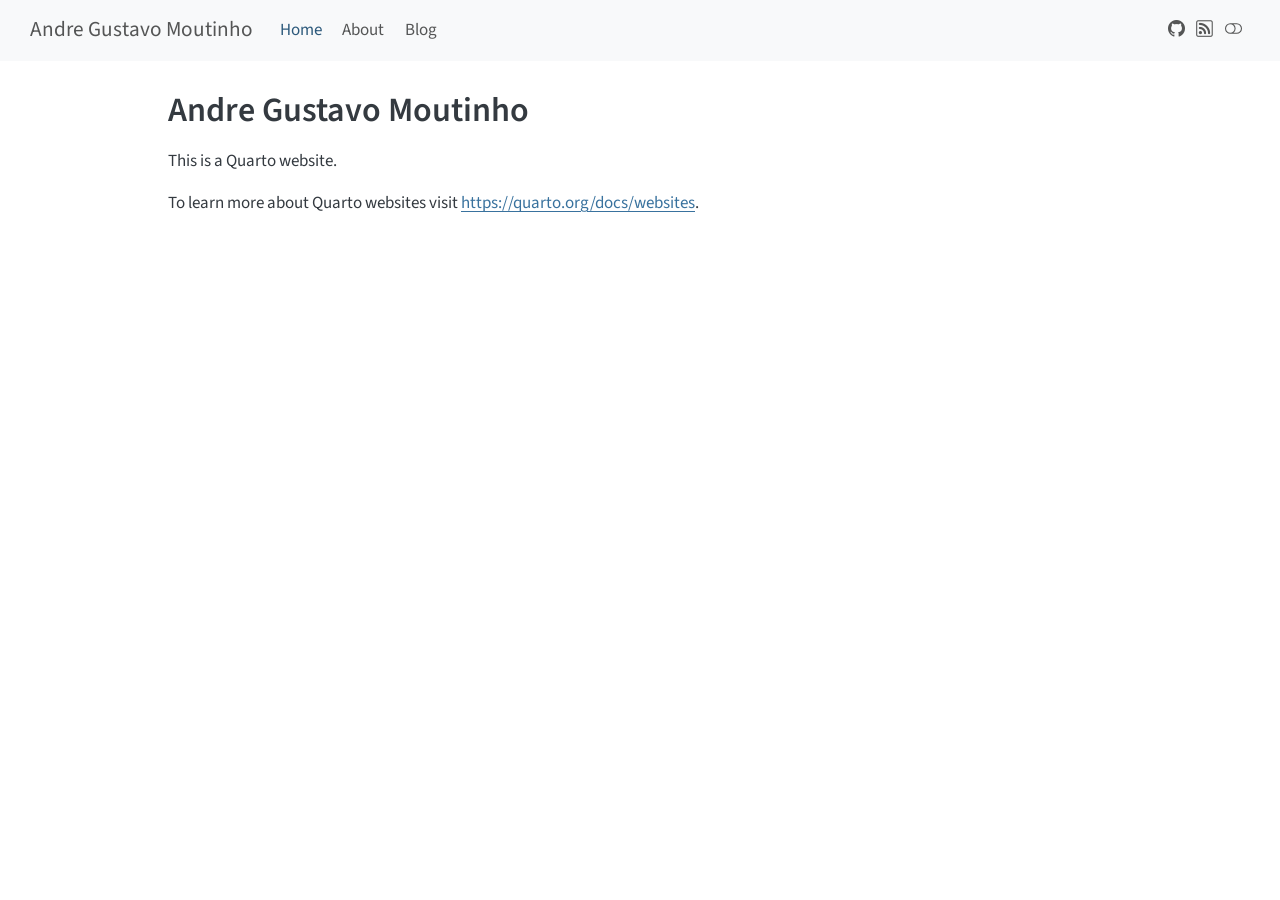
==== index.html @ 1e80ddc5 "Built site for gh-pages" ====
<!DOCTYPE html>
<html xmlns="http://www.w3.org/1999/xhtml" lang="en" xml:lang="en"><head>

<meta charset="utf-8">
<meta name="generator" content="quarto-1.8.27">

<meta name="viewport" content="width=device-width, initial-scale=1.0, user-scalable=yes">


<title>Andre Gustavo Moutinho</title>
<style>
code{white-space: pre-wrap;}
span.smallcaps{font-variant: small-caps;}
div.columns{display: flex; gap: min(4vw, 1.5em);}
div.column{flex: auto; overflow-x: auto;}
div.hanging-indent{margin-left: 1.5em; text-indent: -1.5em;}
ul.task-list{list-style: none;}
ul.task-list li input[type="checkbox"] {
  width: 0.8em;
  margin: 0 0.8em 0.2em -1em; /* quarto-specific, see https://github.com/quarto-dev/quarto-cli/issues/4556 */ 
  vertical-align: middle;
}
</style>


<script src="site_libs/quarto-nav/quarto-nav.js"></script>
<script src="site_libs/quarto-nav/headroom.min.js"></script>
<script src="site_libs/clipboard/clipboard.min.js"></script>
<script src="site_libs/quarto-search/autocomplete.umd.js"></script>
<script src="site_libs/quarto-search/fuse.min.js"></script>
<script src="site_libs/quarto-search/quarto-search.js"></script>
<meta name="quarto:offset" content="./">
<script src="site_libs/quarto-html/quarto.js" type="module"></script>
<script src="site_libs/quarto-html/tabsets/tabsets.js" type="module"></script>
<script src="site_libs/quarto-html/axe/axe-check.js" type="module"></script>
<script src="site_libs/quarto-html/popper.min.js"></script>
<script src="site_libs/quarto-html/tippy.umd.min.js"></script>
<script src="site_libs/quarto-html/anchor.min.js"></script>
<link href="site_libs/quarto-html/tippy.css" rel="stylesheet">
<link href="site_libs/quarto-html/quarto-syntax-highlighting-ed96de9b727972fe78a7b5d16c58bf87.css" rel="stylesheet" class="quarto-color-scheme" id="quarto-text-highlighting-styles">
<link href="site_libs/quarto-html/quarto-syntax-highlighting-dark-4d9afe2b8d18ee9fa5d0d57b5ed4214d.css" rel="stylesheet" class="quarto-color-scheme quarto-color-alternate" id="quarto-text-highlighting-styles">
<link href="site_libs/quarto-html/quarto-syntax-highlighting-ed96de9b727972fe78a7b5d16c58bf87.css" rel="stylesheet" class="quarto-color-scheme-extra" id="quarto-text-highlighting-styles">
<script src="site_libs/bootstrap/bootstrap.min.js"></script>
<link href="site_libs/bootstrap/bootstrap-icons.css" rel="stylesheet">
<link href="site_libs/bootstrap/bootstrap-7d2e87a79dda628f0df496d8d0c123ee.min.css" rel="stylesheet" append-hash="true" class="quarto-color-scheme" id="quarto-bootstrap" data-mode="light">
<link href="site_libs/bootstrap/bootstrap-dark-4b48e33144c757d3025e07546b922340.min.css" rel="stylesheet" append-hash="true" class="quarto-color-scheme quarto-color-alternate" id="quarto-bootstrap" data-mode="dark">
<link href="site_libs/bootstrap/bootstrap-7d2e87a79dda628f0df496d8d0c123ee.min.css" rel="stylesheet" append-hash="true" class="quarto-color-scheme-extra" id="quarto-bootstrap" data-mode="light">
<script id="quarto-search-options" type="application/json">{
  "location": "navbar",
  "copy-button": false,
  "collapse-after": 3,
  "panel-placement": "end",
  "type": "overlay",
  "limit": 50,
  "keyboard-shortcut": [
    "f",
    "/",
    "s"
  ],
  "show-item-context": false,
  "language": {
    "search-no-results-text": "No results",
    "search-matching-documents-text": "matching documents",
    "search-copy-link-title": "Copy link to search",
    "search-hide-matches-text": "Hide additional matches",
    "search-more-match-text": "more match in this document",
    "search-more-matches-text": "more matches in this document",
    "search-clear-button-title": "Clear",
    "search-text-placeholder": "",
    "search-detached-cancel-button-title": "Cancel",
    "search-submit-button-title": "Submit",
    "search-label": "Search"
  }
}</script>


<link rel="stylesheet" href="styles.css">
<meta property="og:title" content="Andre Gustavo Moutinho">
<meta property="og:description" content="">
<meta property="og:site_name" content="Andre Gustavo Moutinho">
</head>

<body class="nav-fixed quarto-light"><script id="quarto-html-before-body" type="application/javascript">
    const toggleBodyColorMode = (bsSheetEl) => {
      const mode = bsSheetEl.getAttribute("data-mode");
      const bodyEl = window.document.querySelector("body");
      if (mode === "dark") {
        bodyEl.classList.add("quarto-dark");
        bodyEl.classList.remove("quarto-light");
      } else {
        bodyEl.classList.add("quarto-light");
        bodyEl.classList.remove("quarto-dark");
      }
    }
    const toggleBodyColorPrimary = () => {
      const bsSheetEl = window.document.querySelector("link#quarto-bootstrap:not([rel=disabled-stylesheet])");
      if (bsSheetEl) {
        toggleBodyColorMode(bsSheetEl);
      }
    }
    const setColorSchemeToggle = (alternate) => {
      const toggles = window.document.querySelectorAll('.quarto-color-scheme-toggle');
      for (let i=0; i < toggles.length; i++) {
        const toggle = toggles[i];
        if (toggle) {
          if (alternate) {
            toggle.classList.add("alternate");
          } else {
            toggle.classList.remove("alternate");
          }
        }
      }
    };
    const toggleColorMode = (alternate) => {
      // Switch the stylesheets
      const primaryStylesheets = window.document.querySelectorAll('link.quarto-color-scheme:not(.quarto-color-alternate)');
      const alternateStylesheets = window.document.querySelectorAll('link.quarto-color-scheme.quarto-color-alternate');
      manageTransitions('#quarto-margin-sidebar .nav-link', false);
      if (alternate) {
        // note: dark is layered on light, we don't disable primary!
        enableStylesheet(alternateStylesheets);
        for (const sheetNode of alternateStylesheets) {
          if (sheetNode.id === "quarto-bootstrap") {
            toggleBodyColorMode(sheetNode);
          }
        }
      } else {
        disableStylesheet(alternateStylesheets);
        enableStylesheet(primaryStylesheets)
        toggleBodyColorPrimary();
      }
      manageTransitions('#quarto-margin-sidebar .nav-link', true);
      // Switch the toggles
      setColorSchemeToggle(alternate)
      // Hack to workaround the fact that safari doesn't
      // properly recolor the scrollbar when toggling (#1455)
      if (navigator.userAgent.indexOf('Safari') > 0 && navigator.userAgent.indexOf('Chrome') == -1) {
        manageTransitions("body", false);
        window.scrollTo(0, 1);
        setTimeout(() => {
          window.scrollTo(0, 0);
          manageTransitions("body", true);
        }, 40);
      }
    }
    const disableStylesheet = (stylesheets) => {
      for (let i=0; i < stylesheets.length; i++) {
        const stylesheet = stylesheets[i];
        stylesheet.rel = 'disabled-stylesheet';
      }
    }
    const enableStylesheet = (stylesheets) => {
      for (let i=0; i < stylesheets.length; i++) {
        const stylesheet = stylesheets[i];
        if(stylesheet.rel !== 'stylesheet') { // for Chrome, which will still FOUC without this check
          stylesheet.rel = 'stylesheet';
        }
      }
    }
    const manageTransitions = (selector, allowTransitions) => {
      const els = window.document.querySelectorAll(selector);
      for (let i=0; i < els.length; i++) {
        const el = els[i];
        if (allowTransitions) {
          el.classList.remove('notransition');
        } else {
          el.classList.add('notransition');
        }
      }
    }
    const isFileUrl = () => {
      return window.location.protocol === 'file:';
    }
    const hasAlternateSentinel = () => {
      let styleSentinel = getColorSchemeSentinel();
      if (styleSentinel !== null) {
        return styleSentinel === "alternate";
      } else {
        return false;
      }
    }
    const setStyleSentinel = (alternate) => {
      const value = alternate ? "alternate" : "default";
      if (!isFileUrl()) {
        window.localStorage.setItem("quarto-color-scheme", value);
      } else {
        localAlternateSentinel = value;
      }
    }
    const getColorSchemeSentinel = () => {
      if (!isFileUrl()) {
        const storageValue = window.localStorage.getItem("quarto-color-scheme");
        return storageValue != null ? storageValue : localAlternateSentinel;
      } else {
        return localAlternateSentinel;
      }
    }
    const toggleGiscusIfUsed = (isAlternate, darkModeDefault) => {
      const baseTheme = document.querySelector('#giscus-base-theme')?.value ?? 'light';
      const alternateTheme = document.querySelector('#giscus-alt-theme')?.value ?? 'dark';
      let newTheme = '';
      if(authorPrefersDark) {
        newTheme = isAlternate ? baseTheme : alternateTheme;
      } else {
        newTheme = isAlternate ? alternateTheme : baseTheme;
      }
      const changeGiscusTheme = () => {
        // From: https://github.com/giscus/giscus/issues/336
        const sendMessage = (message) => {
          const iframe = document.querySelector('iframe.giscus-frame');
          if (!iframe) return;
          iframe.contentWindow.postMessage({ giscus: message }, 'https://giscus.app');
        }
        sendMessage({
          setConfig: {
            theme: newTheme
          }
        });
      }
      const isGiscussLoaded = window.document.querySelector('iframe.giscus-frame') !== null;
      if (isGiscussLoaded) {
        changeGiscusTheme();
      }
    };
    const authorPrefersDark = false;
    const queryPrefersDark = window.matchMedia('(prefers-color-scheme: dark)');
    const darkModeDefault = queryPrefersDark.matches;
      document.querySelector('link#quarto-text-highlighting-styles.quarto-color-scheme-extra').rel = 'disabled-stylesheet';
      document.querySelector('link#quarto-bootstrap.quarto-color-scheme-extra').rel = 'disabled-stylesheet';
    let localAlternateSentinel = darkModeDefault ? 'alternate' : 'default';
    // Dark / light mode switch
    window.quartoToggleColorScheme = () => {
      // Read the current dark / light value
      let toAlternate = !hasAlternateSentinel();
      toggleColorMode(toAlternate);
      setStyleSentinel(toAlternate);
      toggleGiscusIfUsed(toAlternate, darkModeDefault);
      window.dispatchEvent(new Event('resize'));
    };
    queryPrefersDark.addEventListener("change", e => {
      if(window.localStorage.getItem("quarto-color-scheme") !== null)
        return;
      const alternate = e.matches
      toggleColorMode(alternate);
      localAlternateSentinel = e.matches ? 'alternate' : 'default'; // this is used alongside local storage!
      toggleGiscusIfUsed(alternate, darkModeDefault);
    });
    // Switch to dark mode if need be
    if (hasAlternateSentinel()) {
      toggleColorMode(true);
    } else {
      toggleColorMode(false);
    }
  </script>

<div id="quarto-search-results"></div>
  <header id="quarto-header" class="headroom fixed-top">
    <nav class="navbar navbar-expand-lg " data-bs-theme="dark">
      <div class="navbar-container container-fluid">
      <div class="navbar-brand-container mx-auto">
    <a class="navbar-brand" href="./index.html">
    <span class="navbar-title">Andre Gustavo Moutinho</span>
    </a>
  </div>
            <div id="quarto-search" class="" title="Search"></div>
          <button class="navbar-toggler" type="button" data-bs-toggle="collapse" data-bs-target="#navbarCollapse" aria-controls="navbarCollapse" role="menu" aria-expanded="false" aria-label="Toggle navigation" onclick="if (window.quartoToggleHeadroom) { window.quartoToggleHeadroom(); }">
  <span class="navbar-toggler-icon"></span>
</button>
          <div class="collapse navbar-collapse" id="navbarCollapse">
            <ul class="navbar-nav navbar-nav-scroll me-auto">
  <li class="nav-item">
    <a class="nav-link active" href="./index.html" aria-current="page"> 
<span class="menu-text">Home</span></a>
  </li>  
  <li class="nav-item">
    <a class="nav-link" href="./about.html"> 
<span class="menu-text">About</span></a>
  </li>  
  <li class="nav-item">
    <a class="nav-link" href="./docs/blog/index.html"> 
<span class="menu-text">Blog</span></a>
  </li>  
</ul>
          </div> <!-- /navcollapse -->
            <div class="quarto-navbar-tools tools-wide">
    <a href="https://github.com/ag-mout" title="GitHub: ag-mout" class="quarto-navigation-tool px-1" aria-label="GitHub: ag-mout"><i class="bi bi-github"></i></a>
    <a href="https://ag-mout.github.io/docs/blog/index.xml" title="Blog RSS" class="quarto-navigation-tool px-1" aria-label="Blog RSS"><i class="bi bi-rss"></i></a>
  <a href="" class="quarto-color-scheme-toggle quarto-navigation-tool  px-1" onclick="window.quartoToggleColorScheme(); return false;" title="Toggle dark mode"><i class="bi"></i></a>
</div>
      </div> <!-- /container-fluid -->
    </nav>
</header>
<!-- content -->
<div id="quarto-content" class="quarto-container page-columns page-rows-contents page-layout-article page-navbar">
<!-- sidebar -->
<!-- margin-sidebar -->
    <div id="quarto-margin-sidebar" class="sidebar margin-sidebar zindex-bottom">
        
    </div>
<!-- main -->
<main class="content" id="quarto-document-content">


<header id="title-block-header" class="quarto-title-block default">
<div class="quarto-title">
<h1 class="title">Andre Gustavo Moutinho</h1>
</div>



<div class="quarto-title-meta">

    
  
    
  </div>
  


</header>


<p>This is a Quarto website.</p>
<p>To learn more about Quarto websites visit <a href="https://quarto.org/docs/websites" class="uri">https://quarto.org/docs/websites</a>.</p>



</main> <!-- /main -->
<script id="quarto-html-after-body" type="application/javascript">
  window.document.addEventListener("DOMContentLoaded", function (event) {
    // Ensure there is a toggle, if there isn't float one in the top right
    if (window.document.querySelector('.quarto-color-scheme-toggle') === null) {
      const a = window.document.createElement('a');
      a.classList.add('top-right');
      a.classList.add('quarto-color-scheme-toggle');
      a.href = "";
      a.onclick = function() { try { window.quartoToggleColorScheme(); } catch {} return false; };
      const i = window.document.createElement("i");
      i.classList.add('bi');
      a.appendChild(i);
      window.document.body.appendChild(a);
    }
    setColorSchemeToggle(hasAlternateSentinel())
    const icon = "";
    const anchorJS = new window.AnchorJS();
    anchorJS.options = {
      placement: 'right',
      icon: icon
    };
    anchorJS.add('.anchored');
    const isCodeAnnotation = (el) => {
      for (const clz of el.classList) {
        if (clz.startsWith('code-annotation-')) {                     
          return true;
        }
      }
      return false;
    }
    const onCopySuccess = function(e) {
      // button target
      const button = e.trigger;
      // don't keep focus
      button.blur();
      // flash "checked"
      button.classList.add('code-copy-button-checked');
      var currentTitle = button.getAttribute("title");
      button.setAttribute("title", "Copied!");
      let tooltip;
      if (window.bootstrap) {
        button.setAttribute("data-bs-toggle", "tooltip");
        button.setAttribute("data-bs-placement", "left");
        button.setAttribute("data-bs-title", "Copied!");
        tooltip = new bootstrap.Tooltip(button, 
          { trigger: "manual", 
            customClass: "code-copy-button-tooltip",
            offset: [0, -8]});
        tooltip.show();    
      }
      setTimeout(function() {
        if (tooltip) {
          tooltip.hide();
          button.removeAttribute("data-bs-title");
          button.removeAttribute("data-bs-toggle");
          button.removeAttribute("data-bs-placement");
        }
        button.setAttribute("title", currentTitle);
        button.classList.remove('code-copy-button-checked');
      }, 1000);
      // clear code selection
      e.clearSelection();
    }
    const getTextToCopy = function(trigger) {
      const outerScaffold = trigger.parentElement.cloneNode(true);
      const codeEl = outerScaffold.querySelector('code');
      for (const childEl of codeEl.children) {
        if (isCodeAnnotation(childEl)) {
          childEl.remove();
        }
      }
      return codeEl.innerText;
    }
    const clipboard = new window.ClipboardJS('.code-copy-button:not([data-in-quarto-modal])', {
      text: getTextToCopy
    });
    clipboard.on('success', onCopySuccess);
    if (window.document.getElementById('quarto-embedded-source-code-modal')) {
      const clipboardModal = new window.ClipboardJS('.code-copy-button[data-in-quarto-modal]', {
        text: getTextToCopy,
        container: window.document.getElementById('quarto-embedded-source-code-modal')
      });
      clipboardModal.on('success', onCopySuccess);
    }
      var localhostRegex = new RegExp(/^(?:http|https):\/\/localhost\:?[0-9]*\//);
      var mailtoRegex = new RegExp(/^mailto:/);
        var filterRegex = new RegExp("https:\/\/ag-mout\.github\.io");
      var isInternal = (href) => {
          return filterRegex.test(href) || localhostRegex.test(href) || mailtoRegex.test(href);
      }
      // Inspect non-navigation links and adorn them if external
     var links = window.document.querySelectorAll('a[href]:not(.nav-link):not(.navbar-brand):not(.toc-action):not(.sidebar-link):not(.sidebar-item-toggle):not(.pagination-link):not(.no-external):not([aria-hidden]):not(.dropdown-item):not(.quarto-navigation-tool):not(.about-link)');
      for (var i=0; i<links.length; i++) {
        const link = links[i];
        if (!isInternal(link.href)) {
          // undo the damage that might have been done by quarto-nav.js in the case of
          // links that we want to consider external
          if (link.dataset.originalHref !== undefined) {
            link.href = link.dataset.originalHref;
          }
        }
      }
    function tippyHover(el, contentFn, onTriggerFn, onUntriggerFn) {
      const config = {
        allowHTML: true,
        maxWidth: 500,
        delay: 100,
        arrow: false,
        appendTo: function(el) {
            return el.parentElement;
        },
        interactive: true,
        interactiveBorder: 10,
        theme: 'quarto',
        placement: 'bottom-start',
      };
      if (contentFn) {
        config.content = contentFn;
      }
      if (onTriggerFn) {
        config.onTrigger = onTriggerFn;
      }
      if (onUntriggerFn) {
        config.onUntrigger = onUntriggerFn;
      }
      window.tippy(el, config); 
    }
    const noterefs = window.document.querySelectorAll('a[role="doc-noteref"]');
    for (var i=0; i<noterefs.length; i++) {
      const ref = noterefs[i];
      tippyHover(ref, function() {
        // use id or data attribute instead here
        let href = ref.getAttribute('data-footnote-href') || ref.getAttribute('href');
        try { href = new URL(href).hash; } catch {}
        const id = href.replace(/^#\/?/, "");
        const note = window.document.getElementById(id);
        if (note) {
          return note.innerHTML;
        } else {
          return "";
        }
      });
    }
    const xrefs = window.document.querySelectorAll('a.quarto-xref');
    const processXRef = (id, note) => {
      // Strip column container classes
      const stripColumnClz = (el) => {
        el.classList.remove("page-full", "page-columns");
        if (el.children) {
          for (const child of el.children) {
            stripColumnClz(child);
          }
        }
      }
      stripColumnClz(note)
      if (id === null || id.startsWith('sec-')) {
        // Special case sections, only their first couple elements
        const container = document.createElement("div");
        if (note.children && note.children.length > 2) {
          container.appendChild(note.children[0].cloneNode(true));
          for (let i = 1; i < note.children.length; i++) {
            const child = note.children[i];
            if (child.tagName === "P" && child.innerText === "") {
              continue;
            } else {
              container.appendChild(child.cloneNode(true));
              break;
            }
          }
          if (window.Quarto?.typesetMath) {
            window.Quarto.typesetMath(container);
          }
          return container.innerHTML
        } else {
          if (window.Quarto?.typesetMath) {
            window.Quarto.typesetMath(note);
          }
          return note.innerHTML;
        }
      } else {
        // Remove any anchor links if they are present
        const anchorLink = note.querySelector('a.anchorjs-link');
        if (anchorLink) {
          anchorLink.remove();
        }
        if (window.Quarto?.typesetMath) {
          window.Quarto.typesetMath(note);
        }
        if (note.classList.contains("callout")) {
          return note.outerHTML;
        } else {
          return note.innerHTML;
        }
      }
    }
    for (var i=0; i<xrefs.length; i++) {
      const xref = xrefs[i];
      tippyHover(xref, undefined, function(instance) {
        instance.disable();
        let url = xref.getAttribute('href');
        let hash = undefined; 
        if (url.startsWith('#')) {
          hash = url;
        } else {
          try { hash = new URL(url).hash; } catch {}
        }
        if (hash) {
          const id = hash.replace(/^#\/?/, "");
          const note = window.document.getElementById(id);
          if (note !== null) {
            try {
              const html = processXRef(id, note.cloneNode(true));
              instance.setContent(html);
            } finally {
              instance.enable();
              instance.show();
            }
          } else {
            // See if we can fetch this
            fetch(url.split('#')[0])
            .then(res => res.text())
            .then(html => {
              const parser = new DOMParser();
              const htmlDoc = parser.parseFromString(html, "text/html");
              const note = htmlDoc.getElementById(id);
              if (note !== null) {
                const html = processXRef(id, note);
                instance.setContent(html);
              } 
            }).finally(() => {
              instance.enable();
              instance.show();
            });
          }
        } else {
          // See if we can fetch a full url (with no hash to target)
          // This is a special case and we should probably do some content thinning / targeting
          fetch(url)
          .then(res => res.text())
          .then(html => {
            const parser = new DOMParser();
            const htmlDoc = parser.parseFromString(html, "text/html");
            const note = htmlDoc.querySelector('main.content');
            if (note !== null) {
              // This should only happen for chapter cross references
              // (since there is no id in the URL)
              // remove the first header
              if (note.children.length > 0 && note.children[0].tagName === "HEADER") {
                note.children[0].remove();
              }
              const html = processXRef(null, note);
              instance.setContent(html);
            } 
          }).finally(() => {
            instance.enable();
            instance.show();
          });
        }
      }, function(instance) {
      });
    }
        let selectedAnnoteEl;
        const selectorForAnnotation = ( cell, annotation) => {
          let cellAttr = 'data-code-cell="' + cell + '"';
          let lineAttr = 'data-code-annotation="' +  annotation + '"';
          const selector = 'span[' + cellAttr + '][' + lineAttr + ']';
          return selector;
        }
        const selectCodeLines = (annoteEl) => {
          const doc = window.document;
          const targetCell = annoteEl.getAttribute("data-target-cell");
          const targetAnnotation = annoteEl.getAttribute("data-target-annotation");
          const annoteSpan = window.document.querySelector(selectorForAnnotation(targetCell, targetAnnotation));
          const lines = annoteSpan.getAttribute("data-code-lines").split(",");
          const lineIds = lines.map((line) => {
            return targetCell + "-" + line;
          })
          let top = null;
          let height = null;
          let parent = null;
          if (lineIds.length > 0) {
              //compute the position of the single el (top and bottom and make a div)
              const el = window.document.getElementById(lineIds[0]);
              top = el.offsetTop;
              height = el.offsetHeight;
              parent = el.parentElement.parentElement;
            if (lineIds.length > 1) {
              const lastEl = window.document.getElementById(lineIds[lineIds.length - 1]);
              const bottom = lastEl.offsetTop + lastEl.offsetHeight;
              height = bottom - top;
            }
            if (top !== null && height !== null && parent !== null) {
              // cook up a div (if necessary) and position it 
              let div = window.document.getElementById("code-annotation-line-highlight");
              if (div === null) {
                div = window.document.createElement("div");
                div.setAttribute("id", "code-annotation-line-highlight");
                div.style.position = 'absolute';
                parent.appendChild(div);
              }
              div.style.top = top - 2 + "px";
              div.style.height = height + 4 + "px";
              div.style.left = 0;
              let gutterDiv = window.document.getElementById("code-annotation-line-highlight-gutter");
              if (gutterDiv === null) {
                gutterDiv = window.document.createElement("div");
                gutterDiv.setAttribute("id", "code-annotation-line-highlight-gutter");
                gutterDiv.style.position = 'absolute';
                const codeCell = window.document.getElementById(targetCell);
                const gutter = codeCell.querySelector('.code-annotation-gutter');
                gutter.appendChild(gutterDiv);
              }
              gutterDiv.style.top = top - 2 + "px";
              gutterDiv.style.height = height + 4 + "px";
            }
            selectedAnnoteEl = annoteEl;
          }
        };
        const unselectCodeLines = () => {
          const elementsIds = ["code-annotation-line-highlight", "code-annotation-line-highlight-gutter"];
          elementsIds.forEach((elId) => {
            const div = window.document.getElementById(elId);
            if (div) {
              div.remove();
            }
          });
          selectedAnnoteEl = undefined;
        };
          // Handle positioning of the toggle
      window.addEventListener(
        "resize",
        throttle(() => {
          elRect = undefined;
          if (selectedAnnoteEl) {
            selectCodeLines(selectedAnnoteEl);
          }
        }, 10)
      );
      function throttle(fn, ms) {
      let throttle = false;
      let timer;
        return (...args) => {
          if(!throttle) { // first call gets through
              fn.apply(this, args);
              throttle = true;
          } else { // all the others get throttled
              if(timer) clearTimeout(timer); // cancel #2
              timer = setTimeout(() => {
                fn.apply(this, args);
                timer = throttle = false;
              }, ms);
          }
        };
      }
        // Attach click handler to the DT
        const annoteDls = window.document.querySelectorAll('dt[data-target-cell]');
        for (const annoteDlNode of annoteDls) {
          annoteDlNode.addEventListener('click', (event) => {
            const clickedEl = event.target;
            if (clickedEl !== selectedAnnoteEl) {
              unselectCodeLines();
              const activeEl = window.document.querySelector('dt[data-target-cell].code-annotation-active');
              if (activeEl) {
                activeEl.classList.remove('code-annotation-active');
              }
              selectCodeLines(clickedEl);
              clickedEl.classList.add('code-annotation-active');
            } else {
              // Unselect the line
              unselectCodeLines();
              clickedEl.classList.remove('code-annotation-active');
            }
          });
        }
    const findCites = (el) => {
      const parentEl = el.parentElement;
      if (parentEl) {
        const cites = parentEl.dataset.cites;
        if (cites) {
          return {
            el,
            cites: cites.split(' ')
          };
        } else {
          return findCites(el.parentElement)
        }
      } else {
        return undefined;
      }
    };
    var bibliorefs = window.document.querySelectorAll('a[role="doc-biblioref"]');
    for (var i=0; i<bibliorefs.length; i++) {
      const ref = bibliorefs[i];
      const citeInfo = findCites(ref);
      if (citeInfo) {
        tippyHover(citeInfo.el, function() {
          var popup = window.document.createElement('div');
          citeInfo.cites.forEach(function(cite) {
            var citeDiv = window.document.createElement('div');
            citeDiv.classList.add('hanging-indent');
            citeDiv.classList.add('csl-entry');
            var biblioDiv = window.document.getElementById('ref-' + cite);
            if (biblioDiv) {
              citeDiv.innerHTML = biblioDiv.innerHTML;
            }
            popup.appendChild(citeDiv);
          });
          return popup.innerHTML;
        });
      }
    }
  });
  </script>
</div> <!-- /content -->




</body></html>
---- site_libs/quarto-html/tippy.css ----
.tippy-box[data-animation=fade][data-state=hidden]{opacity:0}[data-tippy-root]{max-width:calc(100vw - 10px)}.tippy-box{position:relative;background-color:#333;color:#fff;border-radius:4px;font-size:14px;line-height:1.4;white-space:normal;outline:0;transition-property:transform,visibility,opacity}.tippy-box[data-placement^=top]>.tippy-arrow{bottom:0}.tippy-box[data-placement^=top]>.tippy-arrow:before{bottom:-7px;left:0;border-width:8px 8px 0;border-top-color:initial;transform-origin:center top}.tippy-box[data-placement^=bottom]>.tippy-arrow{top:0}.tippy-box[data-placement^=bottom]>.tippy-arrow:before{top:-7px;left:0;border-width:0 8px 8px;border-bottom-color:initial;transform-origin:center bottom}.tippy-box[data-placement^=left]>.tippy-arrow{right:0}.tippy-box[data-placement^=left]>.tippy-arrow:before{border-width:8px 0 8px 8px;border-left-color:initial;right:-7px;transform-origin:center left}.tippy-box[data-placement^=right]>.tippy-arrow{left:0}.tippy-box[data-placement^=right]>.tippy-arrow:before{left:-7px;border-width:8px 8px 8px 0;border-right-color:initial;transform-origin:center right}.tippy-box[data-inertia][data-state=visible]{transition-timing-function:cubic-bezier(.54,1.5,.38,1.11)}.tippy-arrow{width:16px;height:16px;color:#333}.tippy-arrow:before{content:"";position:absolute;border-color:transparent;border-style:solid}.tippy-content{position:relative;padding:5px 9px;z-index:1}
---- site_libs/quarto-html/quarto-syntax-highlighting-ed96de9b727972fe78a7b5d16c58bf87.css ----
/* quarto syntax highlight colors */
:root {
  --quarto-hl-ot-color: #003B4F;
  --quarto-hl-at-color: #657422;
  --quarto-hl-ss-color: #20794D;
  --quarto-hl-an-color: #5E5E5E;
  --quarto-hl-fu-color: #4758AB;
  --quarto-hl-st-color: #20794D;
  --quarto-hl-cf-color: #003B4F;
  --quarto-hl-op-color: #5E5E5E;
  --quarto-hl-er-color: #AD0000;
  --quarto-hl-bn-color: #AD0000;
  --quarto-hl-al-color: #AD0000;
  --quarto-hl-va-color: #111111;
  --quarto-hl-bu-color: inherit;
  --quarto-hl-ex-color: inherit;
  --quarto-hl-pp-color: #AD0000;
  --quarto-hl-in-color: #5E5E5E;
  --quarto-hl-vs-color: #20794D;
  --quarto-hl-wa-color: #5E5E5E;
  --quarto-hl-do-color: #5E5E5E;
  --quarto-hl-im-color: #00769E;
  --quarto-hl-ch-color: #20794D;
  --quarto-hl-dt-color: #AD0000;
  --quarto-hl-fl-color: #AD0000;
  --quarto-hl-co-color: #5E5E5E;
  --quarto-hl-cv-color: #5E5E5E;
  --quarto-hl-cn-color: #8f5902;
  --quarto-hl-sc-color: #5E5E5E;
  --quarto-hl-dv-color: #AD0000;
  --quarto-hl-kw-color: #003B4F;
}

/* other quarto variables */
:root {
  --quarto-font-monospace: SFMono-Regular, Menlo, Monaco, Consolas, "Liberation Mono", "Courier New", monospace;
}

/* syntax highlight based on Pandoc's rules */
pre > code.sourceCode > span {
  color: #003B4F;
}

code.sourceCode > span {
  color: #003B4F;
}

div.sourceCode,
div.sourceCode pre.sourceCode {
  color: #003B4F;
}

/* Normal */
code span {
  color: #003B4F;
}

/* Alert */
code span.al {
  color: #AD0000;
  font-style: inherit;
}

/* Annotation */
code span.an {
  color: #5E5E5E;
  font-style: inherit;
}

/* Attribute */
code span.at {
  color: #657422;
  font-style: inherit;
}

/* BaseN */
code span.bn {
  color: #AD0000;
  font-style: inherit;
}

/* BuiltIn */
code span.bu {
  font-style: inherit;
}

/* ControlFlow */
code span.cf {
  color: #003B4F;
  font-weight: bold;
  font-style: inherit;
}

/* Char */
code span.ch {
  color: #20794D;
  font-style: inherit;
}

/* Constant */
code span.cn {
  color: #8f5902;
  font-style: inherit;
}

/* Comment */
code span.co {
  color: #5E5E5E;
  font-style: inherit;
}

/* CommentVar */
code span.cv {
  color: #5E5E5E;
  font-style: italic;
}

/* Documentation */
code span.do {
  color: #5E5E5E;
  font-style: italic;
}

/* DataType */
code span.dt {
  color: #AD0000;
  font-style: inherit;
}

/* DecVal */
code span.dv {
  color: #AD0000;
  font-style: inherit;
}

/* Error */
code span.er {
  color: #AD0000;
  font-style: inherit;
}

/* Extension */
code span.ex {
  font-style: inherit;
}

/* Float */
code span.fl {
  color: #AD0000;
  font-style: inherit;
}

/* Function */
code span.fu {
  color: #4758AB;
  font-style: inherit;
}

/* Import */
code span.im {
  color: #00769E;
  font-style: inherit;
}

/* Information */
code span.in {
  color: #5E5E5E;
  font-style: inherit;
}

/* Keyword */
code span.kw {
  color: #003B4F;
  font-weight: bold;
  font-style: inherit;
}

/* Operator */
code span.op {
  color: #5E5E5E;
  font-style: inherit;
}

/* Other */
code span.ot {
  color: #003B4F;
  font-style: inherit;
}

/* Preprocessor */
code span.pp {
  color: #AD0000;
  font-style: inherit;
}

/* SpecialChar */
code span.sc {
  color: #5E5E5E;
  font-style: inherit;
}

/* SpecialString */
code span.ss {
  color: #20794D;
  font-style: inherit;
}

/* String */
code span.st {
  color: #20794D;
  font-style: inherit;
}

/* Variable */
code span.va {
  color: #111111;
  font-style: inherit;
}

/* VerbatimString */
code span.vs {
  color: #20794D;
  font-style: inherit;
}

/* Warning */
code span.wa {
  color: #5E5E5E;
  font-style: italic;
}

.prevent-inlining {
  content: "</";
}

/*# sourceMappingURL=0920dd6d7437995b8cdf7429764427b1.css.map */
---- site_libs/quarto-html/quarto-syntax-highlighting-dark-4d9afe2b8d18ee9fa5d0d57b5ed4214d.css ----
/* quarto syntax highlight colors */
:root {
  --quarto-hl-al-color: #f07178;
  --quarto-hl-an-color: #d4d0ab;
  --quarto-hl-at-color: #00e0e0;
  --quarto-hl-bn-color: #d4d0ab;
  --quarto-hl-bu-color: #abe338;
  --quarto-hl-ch-color: #abe338;
  --quarto-hl-co-color: #f8f8f2;
  --quarto-hl-cv-color: #ffd700;
  --quarto-hl-cn-color: #ffd700;
  --quarto-hl-cf-color: #ffa07a;
  --quarto-hl-dt-color: #ffa07a;
  --quarto-hl-dv-color: #d4d0ab;
  --quarto-hl-do-color: #f8f8f2;
  --quarto-hl-er-color: #f07178;
  --quarto-hl-ex-color: #00e0e0;
  --quarto-hl-fl-color: #d4d0ab;
  --quarto-hl-fu-color: #ffa07a;
  --quarto-hl-im-color: #abe338;
  --quarto-hl-in-color: #d4d0ab;
  --quarto-hl-kw-color: #ffa07a;
  --quarto-hl-op-color: #ffa07a;
  --quarto-hl-ot-color: #00e0e0;
  --quarto-hl-pp-color: #dcc6e0;
  --quarto-hl-re-color: #00e0e0;
  --quarto-hl-sc-color: #abe338;
  --quarto-hl-ss-color: #abe338;
  --quarto-hl-st-color: #abe338;
  --quarto-hl-va-color: #00e0e0;
  --quarto-hl-vs-color: #abe338;
  --quarto-hl-wa-color: #dcc6e0;
}

/* other quarto variables */
:root {
  --quarto-font-monospace: SFMono-Regular, Menlo, Monaco, Consolas, "Liberation Mono", "Courier New", monospace;
}

/* syntax highlight based on Pandoc's rules */
pre > code.sourceCode > span {
  color: #f8f8f2;
}

code.sourceCode > span {
  color: #f8f8f2;
}

div.sourceCode,
div.sourceCode pre.sourceCode {
  color: #f8f8f2;
}

/* Normal */
code span {
  color: #f8f8f2;
}

/* Alert */
code span.al {
  color: #f07178;
}

/* Annotation */
code span.an {
  color: #d4d0ab;
}

/* Attribute */
code span.at {
  color: #00e0e0;
}

/* BaseN */
code span.bn {
  color: #d4d0ab;
}

/* BuiltIn */
code span.bu {
  color: #abe338;
}

/* ControlFlow */
code span.cf {
  font-weight: bold;
  color: #ffa07a;
}

/* Char */
code span.ch {
  color: #abe338;
}

/* Constant */
code span.cn {
  color: #ffd700;
}

/* Comment */
code span.co {
  font-style: italic;
  color: #f8f8f2;
}

/* CommentVar */
code span.cv {
  color: #ffd700;
}

/* Documentation */
code span.do {
  color: #f8f8f2;
}

/* DataType */
code span.dt {
  color: #ffa07a;
}

/* DecVal */
code span.dv {
  color: #d4d0ab;
}

/* Error */
code span.er {
  color: #f07178;
  text-decoration: underline;
}

/* Extension */
code span.ex {
  font-weight: bold;
  color: #00e0e0;
}

/* Float */
code span.fl {
  color: #d4d0ab;
}

/* Function */
code span.fu {
  color: #ffa07a;
}

/* Import */
code span.im {
  color: #abe338;
}

/* Information */
code span.in {
  color: #d4d0ab;
}

/* Keyword */
code span.kw {
  font-weight: bold;
  color: #ffa07a;
}

/* Operator */
code span.op {
  color: #ffa07a;
}

/* Other */
code span.ot {
  color: #00e0e0;
}

/* Preprocessor */
code span.pp {
  color: #dcc6e0;
}

/* RegionMarker */
code span.re {
  background-color: #f8f8f2;
  color: #00e0e0;
}

/* SpecialChar */
code span.sc {
  color: #abe338;
}

/* SpecialString */
code span.ss {
  color: #abe338;
}

/* String */
code span.st {
  color: #abe338;
}

/* Variable */
code span.va {
  color: #00e0e0;
}

/* VerbatimString */
code span.vs {
  color: #abe338;
}

/* Warning */
code span.wa {
  color: #dcc6e0;
}

.prevent-inlining {
  content: "</";
}

/*# sourceMappingURL=86edf53ecdff796acf02dbceed379426.css.map */
---- site_libs/quarto-html/quarto-syntax-highlighting-ed96de9b727972fe78a7b5d16c58bf87.css ----
/* quarto syntax highlight colors */
:root {
  --quarto-hl-ot-color: #003B4F;
  --quarto-hl-at-color: #657422;
  --quarto-hl-ss-color: #20794D;
  --quarto-hl-an-color: #5E5E5E;
  --quarto-hl-fu-color: #4758AB;
  --quarto-hl-st-color: #20794D;
  --quarto-hl-cf-color: #003B4F;
  --quarto-hl-op-color: #5E5E5E;
  --quarto-hl-er-color: #AD0000;
  --quarto-hl-bn-color: #AD0000;
  --quarto-hl-al-color: #AD0000;
  --quarto-hl-va-color: #111111;
  --quarto-hl-bu-color: inherit;
  --quarto-hl-ex-color: inherit;
  --quarto-hl-pp-color: #AD0000;
  --quarto-hl-in-color: #5E5E5E;
  --quarto-hl-vs-color: #20794D;
  --quarto-hl-wa-color: #5E5E5E;
  --quarto-hl-do-color: #5E5E5E;
  --quarto-hl-im-color: #00769E;
  --quarto-hl-ch-color: #20794D;
  --quarto-hl-dt-color: #AD0000;
  --quarto-hl-fl-color: #AD0000;
  --quarto-hl-co-color: #5E5E5E;
  --quarto-hl-cv-color: #5E5E5E;
  --quarto-hl-cn-color: #8f5902;
  --quarto-hl-sc-color: #5E5E5E;
  --quarto-hl-dv-color: #AD0000;
  --quarto-hl-kw-color: #003B4F;
}

/* other quarto variables */
:root {
  --quarto-font-monospace: SFMono-Regular, Menlo, Monaco, Consolas, "Liberation Mono", "Courier New", monospace;
}

/* syntax highlight based on Pandoc's rules */
pre > code.sourceCode > span {
  color: #003B4F;
}

code.sourceCode > span {
  color: #003B4F;
}

div.sourceCode,
div.sourceCode pre.sourceCode {
  color: #003B4F;
}

/* Normal */
code span {
  color: #003B4F;
}

/* Alert */
code span.al {
  color: #AD0000;
  font-style: inherit;
}

/* Annotation */
code span.an {
  color: #5E5E5E;
  font-style: inherit;
}

/* Attribute */
code span.at {
  color: #657422;
  font-style: inherit;
}

/* BaseN */
code span.bn {
  color: #AD0000;
  font-style: inherit;
}

/* BuiltIn */
code span.bu {
  font-style: inherit;
}

/* ControlFlow */
code span.cf {
  color: #003B4F;
  font-weight: bold;
  font-style: inherit;
}

/* Char */
code span.ch {
  color: #20794D;
  font-style: inherit;
}

/* Constant */
code span.cn {
  color: #8f5902;
  font-style: inherit;
}

/* Comment */
code span.co {
  color: #5E5E5E;
  font-style: inherit;
}

/* CommentVar */
code span.cv {
  color: #5E5E5E;
  font-style: italic;
}

/* Documentation */
code span.do {
  color: #5E5E5E;
  font-style: italic;
}

/* DataType */
code span.dt {
  color: #AD0000;
  font-style: inherit;
}

/* DecVal */
code span.dv {
  color: #AD0000;
  font-style: inherit;
}

/* Error */
code span.er {
  color: #AD0000;
  font-style: inherit;
}

/* Extension */
code span.ex {
  font-style: inherit;
}

/* Float */
code span.fl {
  color: #AD0000;
  font-style: inherit;
}

/* Function */
code span.fu {
  color: #4758AB;
  font-style: inherit;
}

/* Import */
code span.im {
  color: #00769E;
  font-style: inherit;
}

/* Information */
code span.in {
  color: #5E5E5E;
  font-style: inherit;
}

/* Keyword */
code span.kw {
  color: #003B4F;
  font-weight: bold;
  font-style: inherit;
}

/* Operator */
code span.op {
  color: #5E5E5E;
  font-style: inherit;
}

/* Other */
code span.ot {
  color: #003B4F;
  font-style: inherit;
}

/* Preprocessor */
code span.pp {
  color: #AD0000;
  font-style: inherit;
}

/* SpecialChar */
code span.sc {
  color: #5E5E5E;
  font-style: inherit;
}

/* SpecialString */
code span.ss {
  color: #20794D;
  font-style: inherit;
}

/* String */
code span.st {
  color: #20794D;
  font-style: inherit;
}

/* Variable */
code span.va {
  color: #111111;
  font-style: inherit;
}

/* VerbatimString */
code span.vs {
  color: #20794D;
  font-style: inherit;
}

/* Warning */
code span.wa {
  color: #5E5E5E;
  font-style: italic;
}

.prevent-inlining {
  content: "</";
}

/*# sourceMappingURL=0920dd6d7437995b8cdf7429764427b1.css.map */
---- styles.css ----
/* css styles */
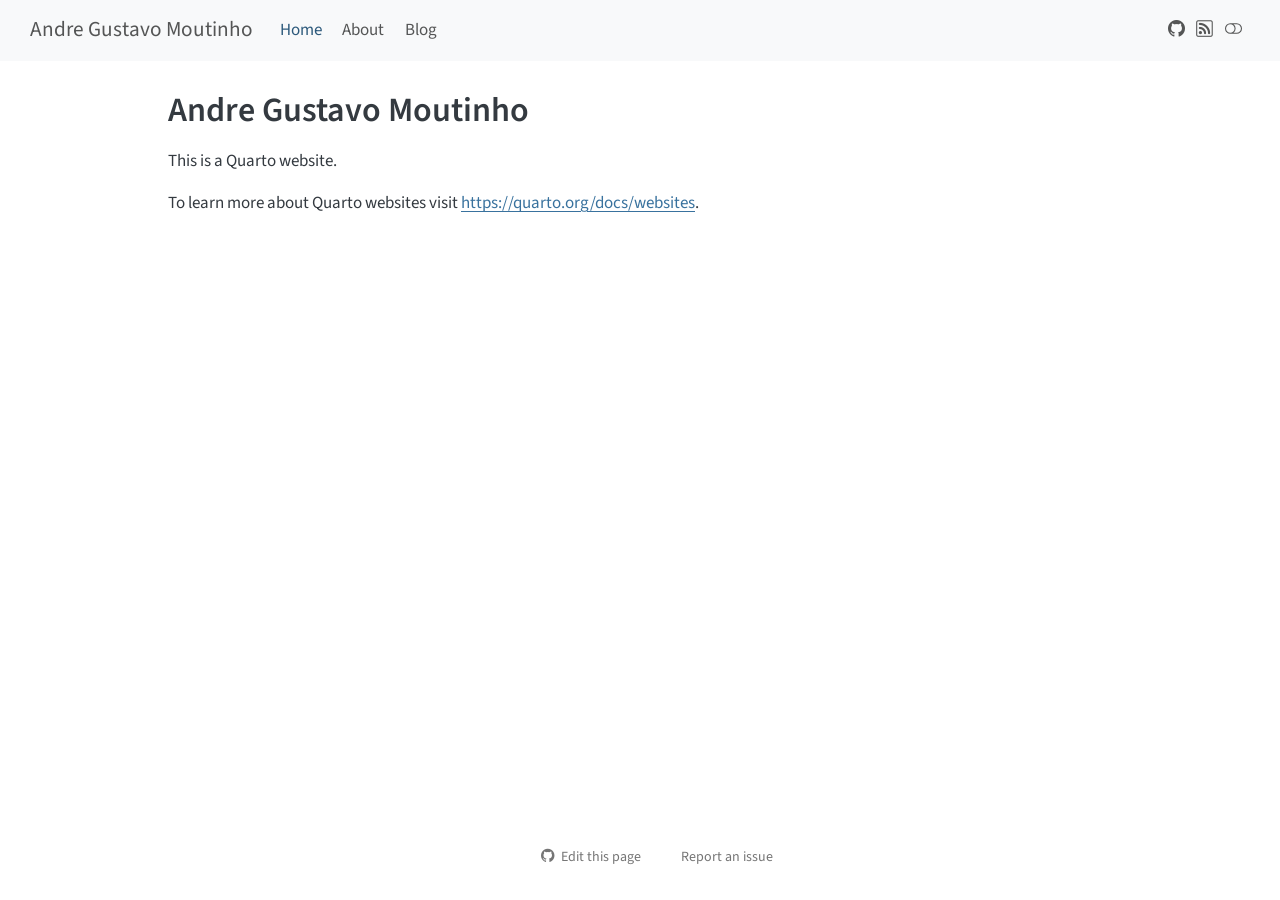
==== commit 54fa958d: "Built site for gh-pages" ====
--- a/index.html
+++ b/index.html
@@ -42,9 +42,9 @@
 <link href="site_libs/quarto-html/quarto-syntax-highlighting-ed96de9b727972fe78a7b5d16c58bf87.css" rel="stylesheet" class="quarto-color-scheme-extra" id="quarto-text-highlighting-styles">
 <script src="site_libs/bootstrap/bootstrap.min.js"></script>
 <link href="site_libs/bootstrap/bootstrap-icons.css" rel="stylesheet">
-<link href="site_libs/bootstrap/bootstrap-7d2e87a79dda628f0df496d8d0c123ee.min.css" rel="stylesheet" append-hash="true" class="quarto-color-scheme" id="quarto-bootstrap" data-mode="light">
-<link href="site_libs/bootstrap/bootstrap-dark-4b48e33144c757d3025e07546b922340.min.css" rel="stylesheet" append-hash="true" class="quarto-color-scheme quarto-color-alternate" id="quarto-bootstrap" data-mode="dark">
-<link href="site_libs/bootstrap/bootstrap-7d2e87a79dda628f0df496d8d0c123ee.min.css" rel="stylesheet" append-hash="true" class="quarto-color-scheme-extra" id="quarto-bootstrap" data-mode="light">
+<link href="site_libs/bootstrap/bootstrap-7a40a80cacce904900bd7d0cc7b2bab9.min.css" rel="stylesheet" append-hash="true" class="quarto-color-scheme" id="quarto-bootstrap" data-mode="light">
+<link href="site_libs/bootstrap/bootstrap-dark-179ce7b8d9e392d385a0c80bf43951c1.min.css" rel="stylesheet" append-hash="true" class="quarto-color-scheme quarto-color-alternate" id="quarto-bootstrap" data-mode="dark">
+<link href="site_libs/bootstrap/bootstrap-7a40a80cacce904900bd7d0cc7b2bab9.min.css" rel="stylesheet" append-hash="true" class="quarto-color-scheme-extra" id="quarto-bootstrap" data-mode="light">
 <script id="quarto-search-options" type="application/json">{
   "location": "navbar",
   "copy-button": false,
@@ -744,4 +744,4 @@
 
 
 
-</body></html>+<footer class="footer"><div class="nav-footer"><div class="nav-footer-center"><div class="toc-actions"><ul><li><a href="https://github.com/ag-mout/ag-mout.github.io/edit/main/index.qmd" class="toc-action"><i class="bi bi-github"></i>Edit this page</a></li><li><a href="https://github.com/ag-mout/ag-mout.github.io/issues/new/choose" class="toc-action"><i class="bi empty"></i>Report an issue</a></li></ul></div></div></div></footer></body></html>
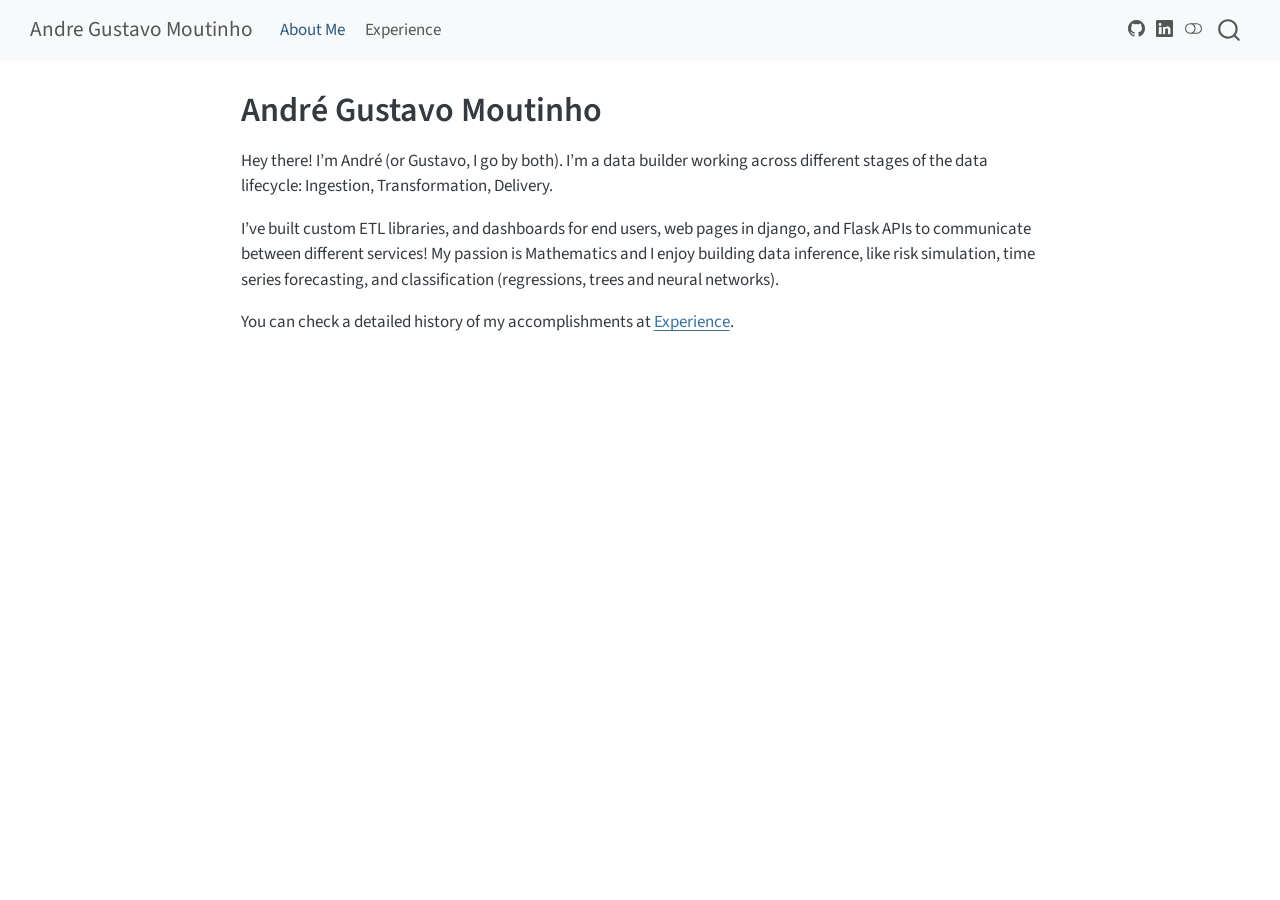
==== commit b2aefa14: "Built site for gh-pages" ====
--- a/index.html
+++ b/index.html
@@ -2,13 +2,16 @@
 <html xmlns="http://www.w3.org/1999/xhtml" lang="en" xml:lang="en"><head>
 
 <meta charset="utf-8">
-<meta name="generator" content="quarto-1.8.27">
+<meta name="generator" content="quarto-1.9.37">
 
 <meta name="viewport" content="width=device-width, initial-scale=1.0, user-scalable=yes">
 
 
-<title>Andre Gustavo Moutinho</title>
+<title>André Gustavo Moutinho – Andre Gustavo Moutinho</title>
 <style>
+/* Default styles provided by pandoc.
+** See https://pandoc.org/MANUAL.html#variables-for-html for config info.
+*/
 code{white-space: pre-wrap;}
 span.smallcaps{font-variant: small-caps;}
 div.columns{display: flex; gap: min(4vw, 1.5em);}
@@ -32,19 +35,18 @@
 <meta name="quarto:offset" content="./">
 <script src="site_libs/quarto-html/quarto.js" type="module"></script>
 <script src="site_libs/quarto-html/tabsets/tabsets.js" type="module"></script>
-<script src="site_libs/quarto-html/axe/axe-check.js" type="module"></script>
 <script src="site_libs/quarto-html/popper.min.js"></script>
 <script src="site_libs/quarto-html/tippy.umd.min.js"></script>
 <script src="site_libs/quarto-html/anchor.min.js"></script>
 <link href="site_libs/quarto-html/tippy.css" rel="stylesheet">
-<link href="site_libs/quarto-html/quarto-syntax-highlighting-ed96de9b727972fe78a7b5d16c58bf87.css" rel="stylesheet" class="quarto-color-scheme" id="quarto-text-highlighting-styles">
-<link href="site_libs/quarto-html/quarto-syntax-highlighting-dark-4d9afe2b8d18ee9fa5d0d57b5ed4214d.css" rel="stylesheet" class="quarto-color-scheme quarto-color-alternate" id="quarto-text-highlighting-styles">
-<link href="site_libs/quarto-html/quarto-syntax-highlighting-ed96de9b727972fe78a7b5d16c58bf87.css" rel="stylesheet" class="quarto-color-scheme-extra" id="quarto-text-highlighting-styles">
+<link href="site_libs/quarto-html/quarto-syntax-highlighting-7f8f88aac4f3542376d5c11b86a4c14d.css" rel="stylesheet" class="quarto-color-scheme" id="quarto-text-highlighting-styles">
+<link href="site_libs/quarto-html/quarto-syntax-highlighting-dark-d0ae9245876894da5ac7e18953ecc5cc.css" rel="stylesheet" class="quarto-color-scheme quarto-color-alternate" id="quarto-text-highlighting-styles">
+<link href="site_libs/quarto-html/quarto-syntax-highlighting-7f8f88aac4f3542376d5c11b86a4c14d.css" rel="stylesheet" class="quarto-color-scheme-extra" id="quarto-text-highlighting-styles">
 <script src="site_libs/bootstrap/bootstrap.min.js"></script>
 <link href="site_libs/bootstrap/bootstrap-icons.css" rel="stylesheet">
-<link href="site_libs/bootstrap/bootstrap-7a40a80cacce904900bd7d0cc7b2bab9.min.css" rel="stylesheet" append-hash="true" class="quarto-color-scheme" id="quarto-bootstrap" data-mode="light">
-<link href="site_libs/bootstrap/bootstrap-dark-179ce7b8d9e392d385a0c80bf43951c1.min.css" rel="stylesheet" append-hash="true" class="quarto-color-scheme quarto-color-alternate" id="quarto-bootstrap" data-mode="dark">
-<link href="site_libs/bootstrap/bootstrap-7a40a80cacce904900bd7d0cc7b2bab9.min.css" rel="stylesheet" append-hash="true" class="quarto-color-scheme-extra" id="quarto-bootstrap" data-mode="light">
+<link href="site_libs/bootstrap/bootstrap-f5834774696802892f7203fff80a45da.min.css" rel="stylesheet" append-hash="true" class="quarto-color-scheme" id="quarto-bootstrap" data-mode="light">
+<link href="site_libs/bootstrap/bootstrap-dark-7a34dc199b108243a198a91eefb97326.min.css" rel="stylesheet" append-hash="true" class="quarto-color-scheme quarto-color-alternate" id="quarto-bootstrap" data-mode="dark">
+<link href="site_libs/bootstrap/bootstrap-f5834774696802892f7203fff80a45da.min.css" rel="stylesheet" append-hash="true" class="quarto-color-scheme-extra" id="quarto-bootstrap" data-mode="light">
 <script id="quarto-search-options" type="application/json">{
   "location": "navbar",
   "copy-button": false,
@@ -75,12 +77,12 @@
 
 
 <link rel="stylesheet" href="styles.css">
-<meta property="og:title" content="Andre Gustavo Moutinho">
+<meta property="og:title" content="André Gustavo Moutinho – Andre Gustavo Moutinho">
 <meta property="og:description" content="">
 <meta property="og:site_name" content="Andre Gustavo Moutinho">
 </head>
 
-<body class="nav-fixed quarto-light"><script id="quarto-html-before-body" type="application/javascript">
+<body class="nav-fixed fullcontent quarto-light"><script id="quarto-html-before-body" type="application/javascript">
     const toggleBodyColorMode = (bsSheetEl) => {
       const mode = bsSheetEl.getAttribute("data-mode");
       const bodyEl = window.document.querySelector("body");
@@ -270,21 +272,17 @@
             <ul class="navbar-nav navbar-nav-scroll me-auto">
   <li class="nav-item">
     <a class="nav-link active" href="./index.html" aria-current="page"> 
-<span class="menu-text">Home</span></a>
+<span class="menu-text">About Me</span></a>
   </li>  
   <li class="nav-item">
-    <a class="nav-link" href="./about.html"> 
-<span class="menu-text">About</span></a>
-  </li>  
-  <li class="nav-item">
-    <a class="nav-link" href="./docs/blog/index.html"> 
-<span class="menu-text">Blog</span></a>
+    <a class="nav-link" href="./experience.html"> 
+<span class="menu-text">Experience</span></a>
   </li>  
 </ul>
           </div> <!-- /navcollapse -->
             <div class="quarto-navbar-tools tools-wide">
-    <a href="https://github.com/ag-mout" title="GitHub: ag-mout" class="quarto-navigation-tool px-1" aria-label="GitHub: ag-mout"><i class="bi bi-github"></i></a>
-    <a href="https://ag-mout.github.io/docs/blog/index.xml" title="Blog RSS" class="quarto-navigation-tool px-1" aria-label="Blog RSS"><i class="bi bi-rss"></i></a>
+    <a href="https://github.com/ag-mout" title="GitHub" class="quarto-navigation-tool px-1" aria-label="GitHub"><i class="bi bi-github"></i></a>
+    <a href="https://www.linkedin.com/in/agmoutinho" title="LinkedIn" class="quarto-navigation-tool px-1" aria-label="LinkedIn"><i class="bi bi-linkedin"></i></a>
   <a href="" class="quarto-color-scheme-toggle quarto-navigation-tool  px-1" onclick="window.quartoToggleColorScheme(); return false;" title="Toggle dark mode"><i class="bi"></i></a>
 </div>
       </div> <!-- /container-fluid -->
@@ -294,16 +292,14 @@
 <div id="quarto-content" class="quarto-container page-columns page-rows-contents page-layout-article page-navbar">
 <!-- sidebar -->
 <!-- margin-sidebar -->
-    <div id="quarto-margin-sidebar" class="sidebar margin-sidebar zindex-bottom">
-        
-    </div>
+    
 <!-- main -->
 <main class="content" id="quarto-document-content">
 
 
 <header id="title-block-header" class="quarto-title-block default">
 <div class="quarto-title">
-<h1 class="title">Andre Gustavo Moutinho</h1>
+<h1 class="title">André Gustavo Moutinho</h1>
 </div>
 
 
@@ -320,8 +316,12 @@
 </header>
 
 
-<p>This is a Quarto website.</p>
-<p>To learn more about Quarto websites visit <a href="https://quarto.org/docs/websites" class="uri">https://quarto.org/docs/websites</a>.</p>
+<style>
+div.toc-actions {visibility: hidden;}
+</style>
+<p>Hey there! I’m André (or Gustavo, I go by both). I’m a data builder working across different stages of the data lifecycle: Ingestion, Transformation, Delivery.</p>
+<p>I’ve built custom ETL libraries, and dashboards for end users, web pages in django, and Flask APIs to communicate between different services! My passion is Mathematics and I enjoy building data inference, like risk simulation, time series forecasting, and classification (regressions, trees and neural networks).</p>
+<p>You can check a detailed history of my accomplishments at <a href="./experience.html">Experience</a>.</p>
 
 
 
@@ -744,4 +744,4 @@
 
 
 
-<footer class="footer"><div class="nav-footer"><div class="nav-footer-center"><div class="toc-actions"><ul><li><a href="https://github.com/ag-mout/ag-mout.github.io/edit/main/index.qmd" class="toc-action"><i class="bi bi-github"></i>Edit this page</a></li><li><a href="https://github.com/ag-mout/ag-mout.github.io/issues/new/choose" class="toc-action"><i class="bi empty"></i>Report an issue</a></li></ul></div></div></div></footer></body></html>+</body></html>
--- a/site_libs/quarto-html/quarto-syntax-highlighting-7f8f88aac4f3542376d5c11b86a4c14d.css
+++ b/site_libs/quarto-html/quarto-syntax-highlighting-7f8f88aac4f3542376d5c11b86a4c14d.css
@@ -0,0 +1,236 @@
+/* quarto syntax highlight colors */
+:root {
+  --quarto-hl-ot-color: #003B4F;
+  --quarto-hl-at-color: #657422;
+  --quarto-hl-ss-color: #20794D;
+  --quarto-hl-an-color: #5E5E5E;
+  --quarto-hl-fu-color: #4758AB;
+  --quarto-hl-st-color: #20794D;
+  --quarto-hl-cf-color: #003B4F;
+  --quarto-hl-op-color: #5E5E5E;
+  --quarto-hl-er-color: #AD0000;
+  --quarto-hl-bn-color: #AD0000;
+  --quarto-hl-al-color: #AD0000;
+  --quarto-hl-va-color: #111111;
+  --quarto-hl-bu-color: inherit;
+  --quarto-hl-ex-color: inherit;
+  --quarto-hl-pp-color: #AD0000;
+  --quarto-hl-in-color: #5E5E5E;
+  --quarto-hl-vs-color: #20794D;
+  --quarto-hl-wa-color: #5E5E5E;
+  --quarto-hl-do-color: #5E5E5E;
+  --quarto-hl-im-color: #00769E;
+  --quarto-hl-ch-color: #20794D;
+  --quarto-hl-dt-color: #AD0000;
+  --quarto-hl-fl-color: #AD0000;
+  --quarto-hl-co-color: #5E5E5E;
+  --quarto-hl-cv-color: #5E5E5E;
+  --quarto-hl-cn-color: #8f5902;
+  --quarto-hl-sc-color: #5E5E5E;
+  --quarto-hl-dv-color: #AD0000;
+  --quarto-hl-kw-color: #003B4F;
+}
+
+/* other quarto variables */
+:root {
+  --quarto-font-monospace: SFMono-Regular, Menlo, Monaco, Consolas, "Liberation Mono", "Courier New", monospace;
+}
+
+/* syntax highlight based on Pandoc's rules */
+pre > code.sourceCode > span {
+  color: #003B4F;
+}
+
+code.sourceCode > span {
+  color: #003B4F;
+}
+
+div.sourceCode,
+div.sourceCode pre.sourceCode {
+  color: #003B4F;
+}
+
+/* Normal */
+code span {
+  color: #003B4F;
+}
+
+/* Alert */
+code span.al {
+  color: #AD0000;
+  font-style: inherit;
+}
+
+/* Annotation */
+code span.an {
+  color: #5E5E5E;
+  font-style: inherit;
+}
+
+/* Attribute */
+code span.at {
+  color: #657422;
+  font-style: inherit;
+}
+
+/* BaseN */
+code span.bn {
+  color: #AD0000;
+  font-style: inherit;
+}
+
+/* BuiltIn */
+code span.bu {
+  font-style: inherit;
+}
+
+/* ControlFlow */
+code span.cf {
+  color: #003B4F;
+  font-weight: bold;
+  font-style: inherit;
+}
+
+/* Char */
+code span.ch {
+  color: #20794D;
+  font-style: inherit;
+}
+
+/* Constant */
+code span.cn {
+  color: #8f5902;
+  font-style: inherit;
+}
+
+/* Comment */
+code span.co {
+  color: #5E5E5E;
+  font-style: inherit;
+}
+
+/* CommentVar */
+code span.cv {
+  color: #5E5E5E;
+  font-style: italic;
+}
+
+/* Documentation */
+code span.do {
+  color: #5E5E5E;
+  font-style: italic;
+}
+
+/* DataType */
+code span.dt {
+  color: #AD0000;
+  font-style: inherit;
+}
+
+/* DecVal */
+code span.dv {
+  color: #AD0000;
+  font-style: inherit;
+}
+
+/* Error */
+code span.er {
+  color: #AD0000;
+  font-style: inherit;
+}
+
+/* Extension */
+code span.ex {
+  font-style: inherit;
+}
+
+/* Float */
+code span.fl {
+  color: #AD0000;
+  font-style: inherit;
+}
+
+/* Function */
+code span.fu {
+  color: #4758AB;
+  font-style: inherit;
+}
+
+/* Import */
+code span.im {
+  color: #00769E;
+  font-style: inherit;
+}
+
+/* Information */
+code span.in {
+  color: #5E5E5E;
+  font-style: inherit;
+}
+
+/* Keyword */
+code span.kw {
+  color: #003B4F;
+  font-weight: bold;
+  font-style: inherit;
+}
+
+/* Operator */
+code span.op {
+  color: #5E5E5E;
+  font-style: inherit;
+}
+
+/* Other */
+code span.ot {
+  color: #003B4F;
+  font-style: inherit;
+}
+
+/* Preprocessor */
+code span.pp {
+  color: #AD0000;
+  font-style: inherit;
+}
+
+/* SpecialChar */
+code span.sc {
+  color: #5E5E5E;
+  font-style: inherit;
+}
+
+/* SpecialString */
+code span.ss {
+  color: #20794D;
+  font-style: inherit;
+}
+
+/* String */
+code span.st {
+  color: #20794D;
+  font-style: inherit;
+}
+
+/* Variable */
+code span.va {
+  color: #111111;
+  font-style: inherit;
+}
+
+/* VerbatimString */
+code span.vs {
+  color: #20794D;
+  font-style: inherit;
+}
+
+/* Warning */
+code span.wa {
+  color: #5E5E5E;
+  font-style: italic;
+}
+
+.prevent-inlining {
+  content: "</";
+}
+
+/*# sourceMappingURL=789ad8cd35626ba772517505b42a116e.css.map */
--- a/site_libs/quarto-html/quarto-syntax-highlighting-dark-d0ae9245876894da5ac7e18953ecc5cc.css
+++ b/site_libs/quarto-html/quarto-syntax-highlighting-dark-d0ae9245876894da5ac7e18953ecc5cc.css
@@ -0,0 +1,219 @@
+/* quarto syntax highlight colors */
+:root {
+  --quarto-hl-al-color: #f07178;
+  --quarto-hl-an-color: #d4d0ab;
+  --quarto-hl-at-color: #00e0e0;
+  --quarto-hl-bn-color: #d4d0ab;
+  --quarto-hl-bu-color: #abe338;
+  --quarto-hl-ch-color: #abe338;
+  --quarto-hl-co-color: #f8f8f2;
+  --quarto-hl-cv-color: #ffd700;
+  --quarto-hl-cn-color: #ffd700;
+  --quarto-hl-cf-color: #ffa07a;
+  --quarto-hl-dt-color: #ffa07a;
+  --quarto-hl-dv-color: #d4d0ab;
+  --quarto-hl-do-color: #f8f8f2;
+  --quarto-hl-er-color: #f07178;
+  --quarto-hl-ex-color: #00e0e0;
+  --quarto-hl-fl-color: #d4d0ab;
+  --quarto-hl-fu-color: #ffa07a;
+  --quarto-hl-im-color: #abe338;
+  --quarto-hl-in-color: #d4d0ab;
+  --quarto-hl-kw-color: #ffa07a;
+  --quarto-hl-op-color: #ffa07a;
+  --quarto-hl-ot-color: #00e0e0;
+  --quarto-hl-pp-color: #dcc6e0;
+  --quarto-hl-re-color: #00e0e0;
+  --quarto-hl-sc-color: #abe338;
+  --quarto-hl-ss-color: #abe338;
+  --quarto-hl-st-color: #abe338;
+  --quarto-hl-va-color: #00e0e0;
+  --quarto-hl-vs-color: #abe338;
+  --quarto-hl-wa-color: #dcc6e0;
+}
+
+/* other quarto variables */
+:root {
+  --quarto-font-monospace: SFMono-Regular, Menlo, Monaco, Consolas, "Liberation Mono", "Courier New", monospace;
+}
+
+/* syntax highlight based on Pandoc's rules */
+pre > code.sourceCode > span {
+  color: #f8f8f2;
+}
+
+code.sourceCode > span {
+  color: #f8f8f2;
+}
+
+div.sourceCode,
+div.sourceCode pre.sourceCode {
+  color: #f8f8f2;
+}
+
+/* Normal */
+code span {
+  color: #f8f8f2;
+}
+
+/* Alert */
+code span.al {
+  color: #f07178;
+}
+
+/* Annotation */
+code span.an {
+  color: #d4d0ab;
+}
+
+/* Attribute */
+code span.at {
+  color: #00e0e0;
+}
+
+/* BaseN */
+code span.bn {
+  color: #d4d0ab;
+}
+
+/* BuiltIn */
+code span.bu {
+  color: #abe338;
+}
+
+/* ControlFlow */
+code span.cf {
+  font-weight: bold;
+  color: #ffa07a;
+}
+
+/* Char */
+code span.ch {
+  color: #abe338;
+}
+
+/* Constant */
+code span.cn {
+  color: #ffd700;
+}
+
+/* Comment */
+code span.co {
+  font-style: italic;
+  color: #f8f8f2;
+}
+
+/* CommentVar */
+code span.cv {
+  color: #ffd700;
+}
+
+/* Documentation */
+code span.do {
+  color: #f8f8f2;
+}
+
+/* DataType */
+code span.dt {
+  color: #ffa07a;
+}
+
+/* DecVal */
+code span.dv {
+  color: #d4d0ab;
+}
+
+/* Error */
+code span.er {
+  color: #f07178;
+  text-decoration: underline;
+}
+
+/* Extension */
+code span.ex {
+  font-weight: bold;
+  color: #00e0e0;
+}
+
+/* Float */
+code span.fl {
+  color: #d4d0ab;
+}
+
+/* Function */
+code span.fu {
+  color: #ffa07a;
+}
+
+/* Import */
+code span.im {
+  color: #abe338;
+}
+
+/* Information */
+code span.in {
+  color: #d4d0ab;
+}
+
+/* Keyword */
+code span.kw {
+  font-weight: bold;
+  color: #ffa07a;
+}
+
+/* Operator */
+code span.op {
+  color: #ffa07a;
+}
+
+/* Other */
+code span.ot {
+  color: #00e0e0;
+}
+
+/* Preprocessor */
+code span.pp {
+  color: #dcc6e0;
+}
+
+/* RegionMarker */
+code span.re {
+  background-color: #f8f8f2;
+  color: #00e0e0;
+}
+
+/* SpecialChar */
+code span.sc {
+  color: #abe338;
+}
+
+/* SpecialString */
+code span.ss {
+  color: #abe338;
+}
+
+/* String */
+code span.st {
+  color: #abe338;
+}
+
+/* Variable */
+code span.va {
+  color: #00e0e0;
+}
+
+/* VerbatimString */
+code span.vs {
+  color: #abe338;
+}
+
+/* Warning */
+code span.wa {
+  color: #dcc6e0;
+}
+
+.prevent-inlining {
+  content: "</";
+}
+
+/*# sourceMappingURL=e2dac9153eaf3c552d5043f9565d03d7.css.map */
--- a/site_libs/quarto-html/quarto-syntax-highlighting-7f8f88aac4f3542376d5c11b86a4c14d.css
+++ b/site_libs/quarto-html/quarto-syntax-highlighting-7f8f88aac4f3542376d5c11b86a4c14d.css
@@ -0,0 +1,236 @@
+/* quarto syntax highlight colors */
+:root {
+  --quarto-hl-ot-color: #003B4F;
+  --quarto-hl-at-color: #657422;
+  --quarto-hl-ss-color: #20794D;
+  --quarto-hl-an-color: #5E5E5E;
+  --quarto-hl-fu-color: #4758AB;
+  --quarto-hl-st-color: #20794D;
+  --quarto-hl-cf-color: #003B4F;
+  --quarto-hl-op-color: #5E5E5E;
+  --quarto-hl-er-color: #AD0000;
+  --quarto-hl-bn-color: #AD0000;
+  --quarto-hl-al-color: #AD0000;
+  --quarto-hl-va-color: #111111;
+  --quarto-hl-bu-color: inherit;
+  --quarto-hl-ex-color: inherit;
+  --quarto-hl-pp-color: #AD0000;
+  --quarto-hl-in-color: #5E5E5E;
+  --quarto-hl-vs-color: #20794D;
+  --quarto-hl-wa-color: #5E5E5E;
+  --quarto-hl-do-color: #5E5E5E;
+  --quarto-hl-im-color: #00769E;
+  --quarto-hl-ch-color: #20794D;
+  --quarto-hl-dt-color: #AD0000;
+  --quarto-hl-fl-color: #AD0000;
+  --quarto-hl-co-color: #5E5E5E;
+  --quarto-hl-cv-color: #5E5E5E;
+  --quarto-hl-cn-color: #8f5902;
+  --quarto-hl-sc-color: #5E5E5E;
+  --quarto-hl-dv-color: #AD0000;
+  --quarto-hl-kw-color: #003B4F;
+}
+
+/* other quarto variables */
+:root {
+  --quarto-font-monospace: SFMono-Regular, Menlo, Monaco, Consolas, "Liberation Mono", "Courier New", monospace;
+}
+
+/* syntax highlight based on Pandoc's rules */
+pre > code.sourceCode > span {
+  color: #003B4F;
+}
+
+code.sourceCode > span {
+  color: #003B4F;
+}
+
+div.sourceCode,
+div.sourceCode pre.sourceCode {
+  color: #003B4F;
+}
+
+/* Normal */
+code span {
+  color: #003B4F;
+}
+
+/* Alert */
+code span.al {
+  color: #AD0000;
+  font-style: inherit;
+}
+
+/* Annotation */
+code span.an {
+  color: #5E5E5E;
+  font-style: inherit;
+}
+
+/* Attribute */
+code span.at {
+  color: #657422;
+  font-style: inherit;
+}
+
+/* BaseN */
+code span.bn {
+  color: #AD0000;
+  font-style: inherit;
+}
+
+/* BuiltIn */
+code span.bu {
+  font-style: inherit;
+}
+
+/* ControlFlow */
+code span.cf {
+  color: #003B4F;
+  font-weight: bold;
+  font-style: inherit;
+}
+
+/* Char */
+code span.ch {
+  color: #20794D;
+  font-style: inherit;
+}
+
+/* Constant */
+code span.cn {
+  color: #8f5902;
+  font-style: inherit;
+}
+
+/* Comment */
+code span.co {
+  color: #5E5E5E;
+  font-style: inherit;
+}
+
+/* CommentVar */
+code span.cv {
+  color: #5E5E5E;
+  font-style: italic;
+}
+
+/* Documentation */
+code span.do {
+  color: #5E5E5E;
+  font-style: italic;
+}
+
+/* DataType */
+code span.dt {
+  color: #AD0000;
+  font-style: inherit;
+}
+
+/* DecVal */
+code span.dv {
+  color: #AD0000;
+  font-style: inherit;
+}
+
+/* Error */
+code span.er {
+  color: #AD0000;
+  font-style: inherit;
+}
+
+/* Extension */
+code span.ex {
+  font-style: inherit;
+}
+
+/* Float */
+code span.fl {
+  color: #AD0000;
+  font-style: inherit;
+}
+
+/* Function */
+code span.fu {
+  color: #4758AB;
+  font-style: inherit;
+}
+
+/* Import */
+code span.im {
+  color: #00769E;
+  font-style: inherit;
+}
+
+/* Information */
+code span.in {
+  color: #5E5E5E;
+  font-style: inherit;
+}
+
+/* Keyword */
+code span.kw {
+  color: #003B4F;
+  font-weight: bold;
+  font-style: inherit;
+}
+
+/* Operator */
+code span.op {
+  color: #5E5E5E;
+  font-style: inherit;
+}
+
+/* Other */
+code span.ot {
+  color: #003B4F;
+  font-style: inherit;
+}
+
+/* Preprocessor */
+code span.pp {
+  color: #AD0000;
+  font-style: inherit;
+}
+
+/* SpecialChar */
+code span.sc {
+  color: #5E5E5E;
+  font-style: inherit;
+}
+
+/* SpecialString */
+code span.ss {
+  color: #20794D;
+  font-style: inherit;
+}
+
+/* String */
+code span.st {
+  color: #20794D;
+  font-style: inherit;
+}
+
+/* Variable */
+code span.va {
+  color: #111111;
+  font-style: inherit;
+}
+
+/* VerbatimString */
+code span.vs {
+  color: #20794D;
+  font-style: inherit;
+}
+
+/* Warning */
+code span.wa {
+  color: #5E5E5E;
+  font-style: italic;
+}
+
+.prevent-inlining {
+  content: "</";
+}
+
+/*# sourceMappingURL=789ad8cd35626ba772517505b42a116e.css.map */
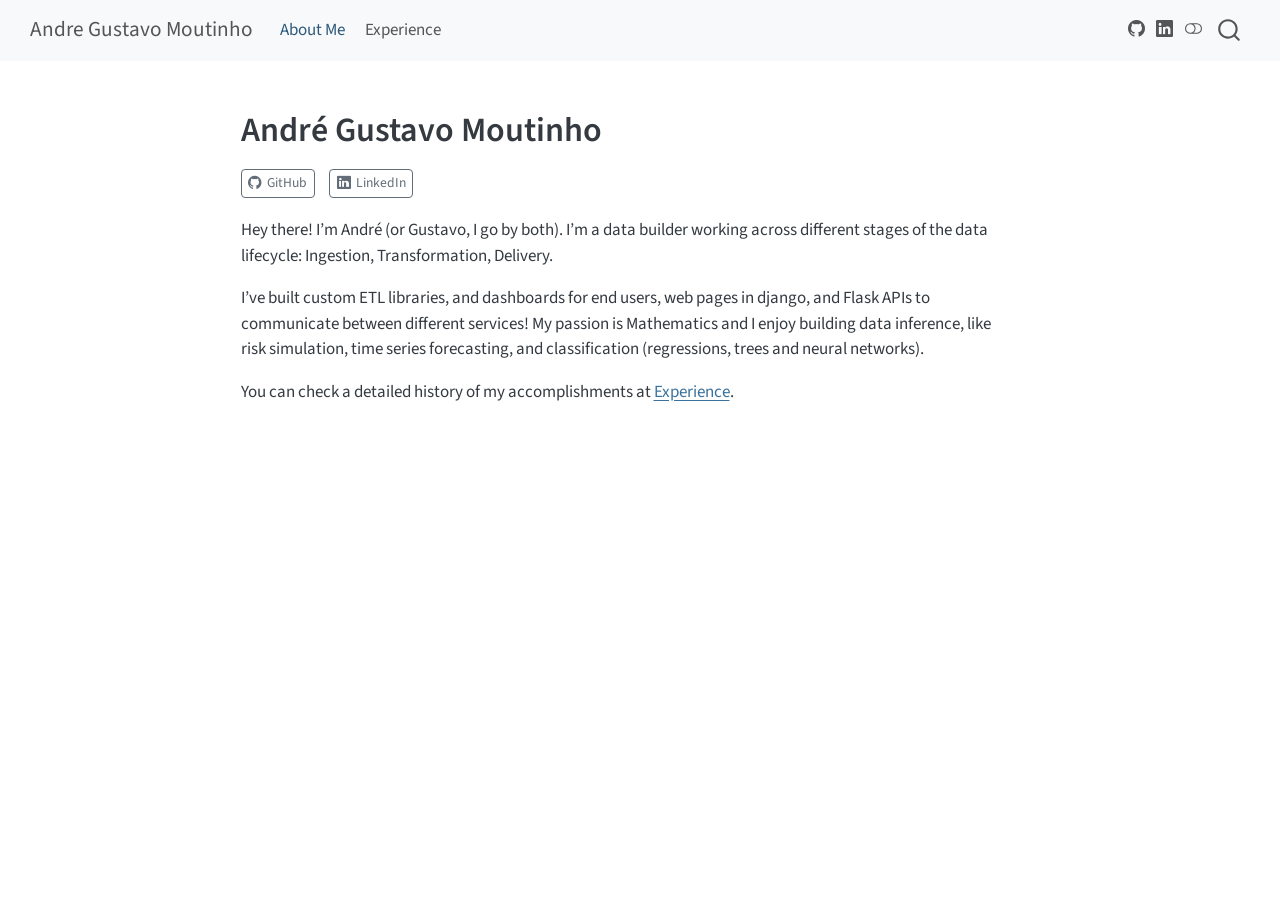
==== commit b22362c6: "Built site for gh-pages" ====
--- a/index.html
+++ b/index.html
@@ -37,7 +37,6 @@
 <script src="site_libs/quarto-html/tabsets/tabsets.js" type="module"></script>
 <script src="site_libs/quarto-html/popper.min.js"></script>
 <script src="site_libs/quarto-html/tippy.umd.min.js"></script>
-<script src="site_libs/quarto-html/anchor.min.js"></script>
 <link href="site_libs/quarto-html/tippy.css" rel="stylesheet">
 <link href="site_libs/quarto-html/quarto-syntax-highlighting-7f8f88aac4f3542376d5c11b86a4c14d.css" rel="stylesheet" class="quarto-color-scheme" id="quarto-text-highlighting-styles">
 <link href="site_libs/quarto-html/quarto-syntax-highlighting-dark-d0ae9245876894da5ac7e18953ecc5cc.css" rel="stylesheet" class="quarto-color-scheme quarto-color-alternate" id="quarto-text-highlighting-styles">
@@ -294,27 +293,26 @@
 <!-- margin-sidebar -->
     
 <!-- main -->
-<main class="content" id="quarto-document-content">
-
-
-<header id="title-block-header" class="quarto-title-block default">
+<div class="quarto-about-solana column-body">
+  <div class="about-entity">
+    <div class="entity-contents">
+      <header id="title-block-header" class="quarto-title-block default">
 <div class="quarto-title">
 <h1 class="title">André Gustavo Moutinho</h1>
 </div>
-
-
-
 <div class="quarto-title-meta">
-
-    
-  
-    
   </div>
-  
-
-
-</header>
-
+</header> <div class="about-links">
+  <a href="https://github.com/ag-mout" class="about-link" rel="" target="">
+    <i class="bi bi-github"></i>
+     <span class="about-link-text">GitHub</span>
+  </a>
+  <a href="https://www.linkedin.com/in/agmoutinho" class="about-link" rel="" target="">
+    <i class="bi bi-linkedin"></i>
+     <span class="about-link-text">LinkedIn</span>
+  </a>
+</div>
+      <div class="about-contents"><main class="content" id="quarto-document-content">
 
 <style>
 div.toc-actions {visibility: hidden;}
@@ -324,8 +322,11 @@
 <p>You can check a detailed history of my accomplishments at <a href="./experience.html">Experience</a>.</p>
 
 
-
-</main> <!-- /main -->
+</main></div>
+    </div>
+  </div>
+</div>
+ <!-- /main -->
 <script id="quarto-html-after-body" type="application/javascript">
   window.document.addEventListener("DOMContentLoaded", function (event) {
     // Ensure there is a toggle, if there isn't float one in the top right
@@ -341,13 +342,6 @@
       window.document.body.appendChild(a);
     }
     setColorSchemeToggle(hasAlternateSentinel())
-    const icon = "";
-    const anchorJS = new window.AnchorJS();
-    anchorJS.options = {
-      placement: 'right',
-      icon: icon
-    };
-    anchorJS.add('.anchored');
     const isCodeAnnotation = (el) => {
       for (const clz of el.classList) {
         if (clz.startsWith('code-annotation-')) {                     
